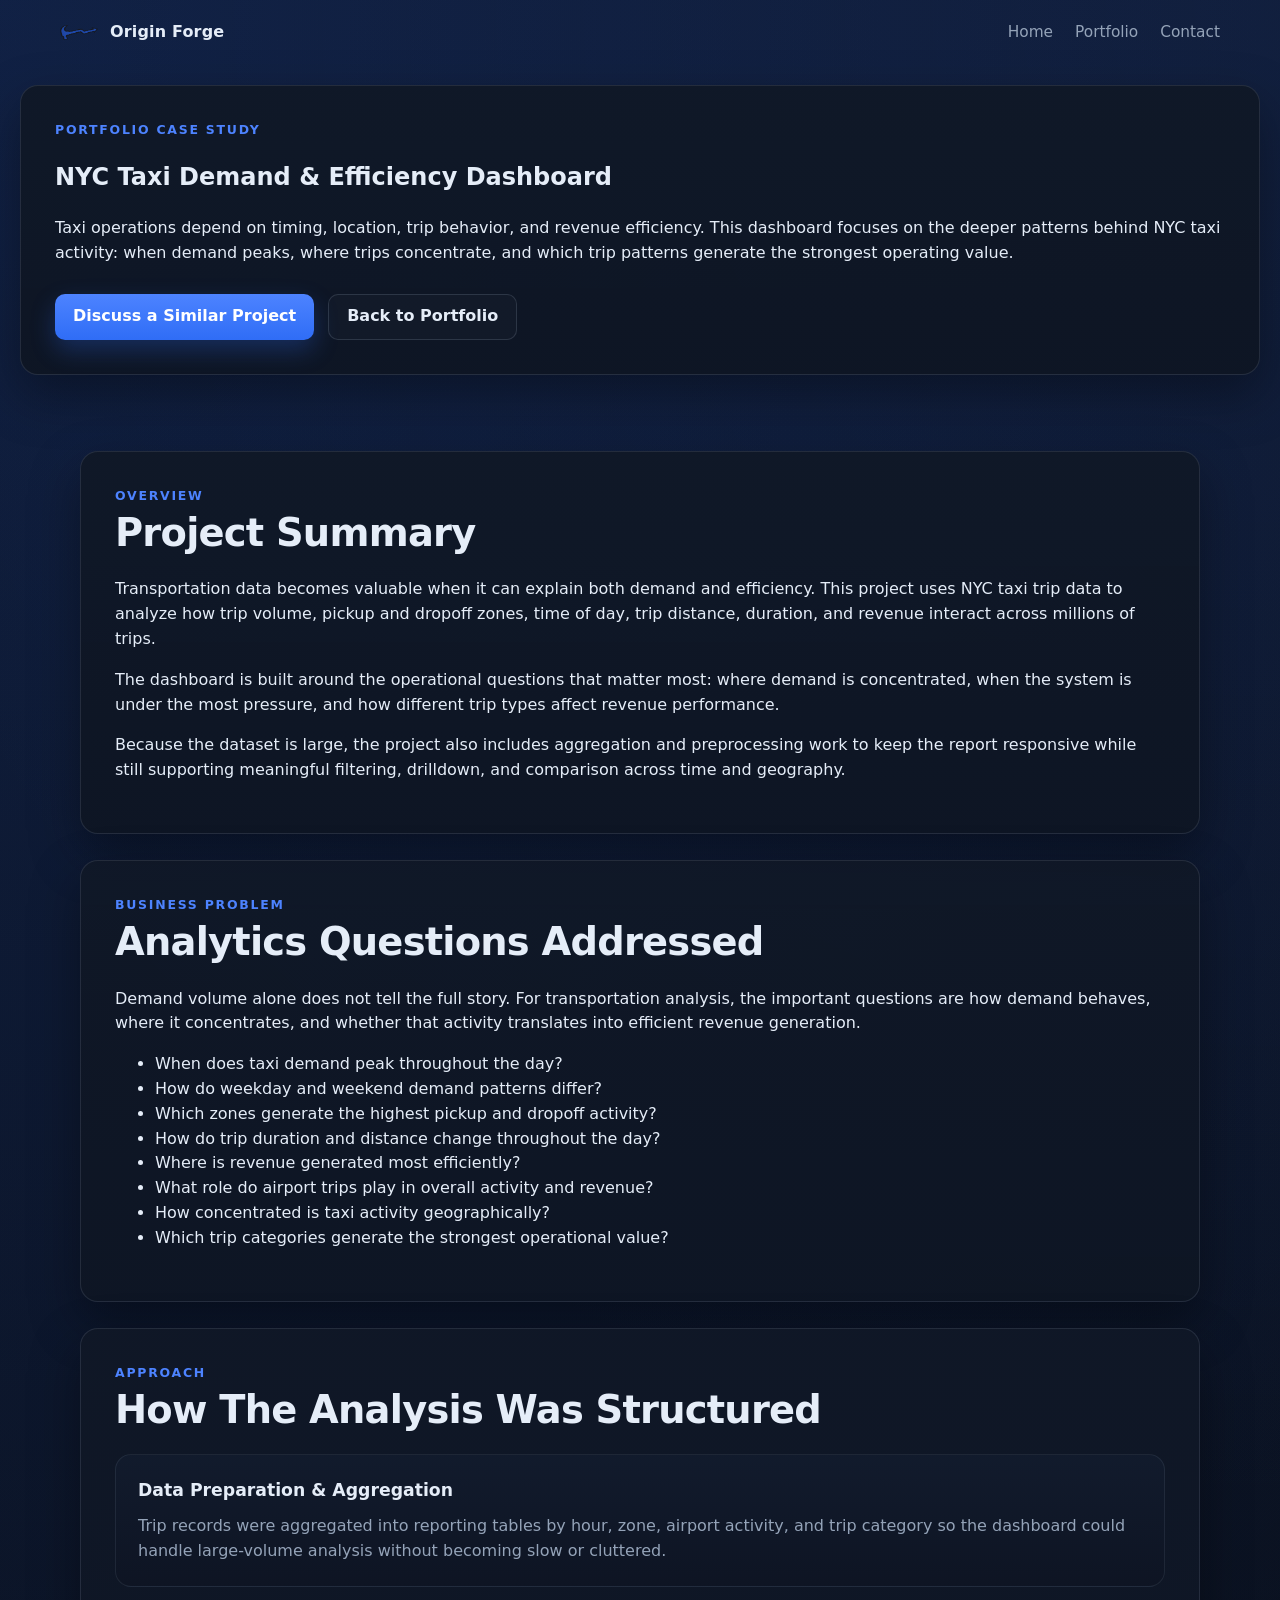
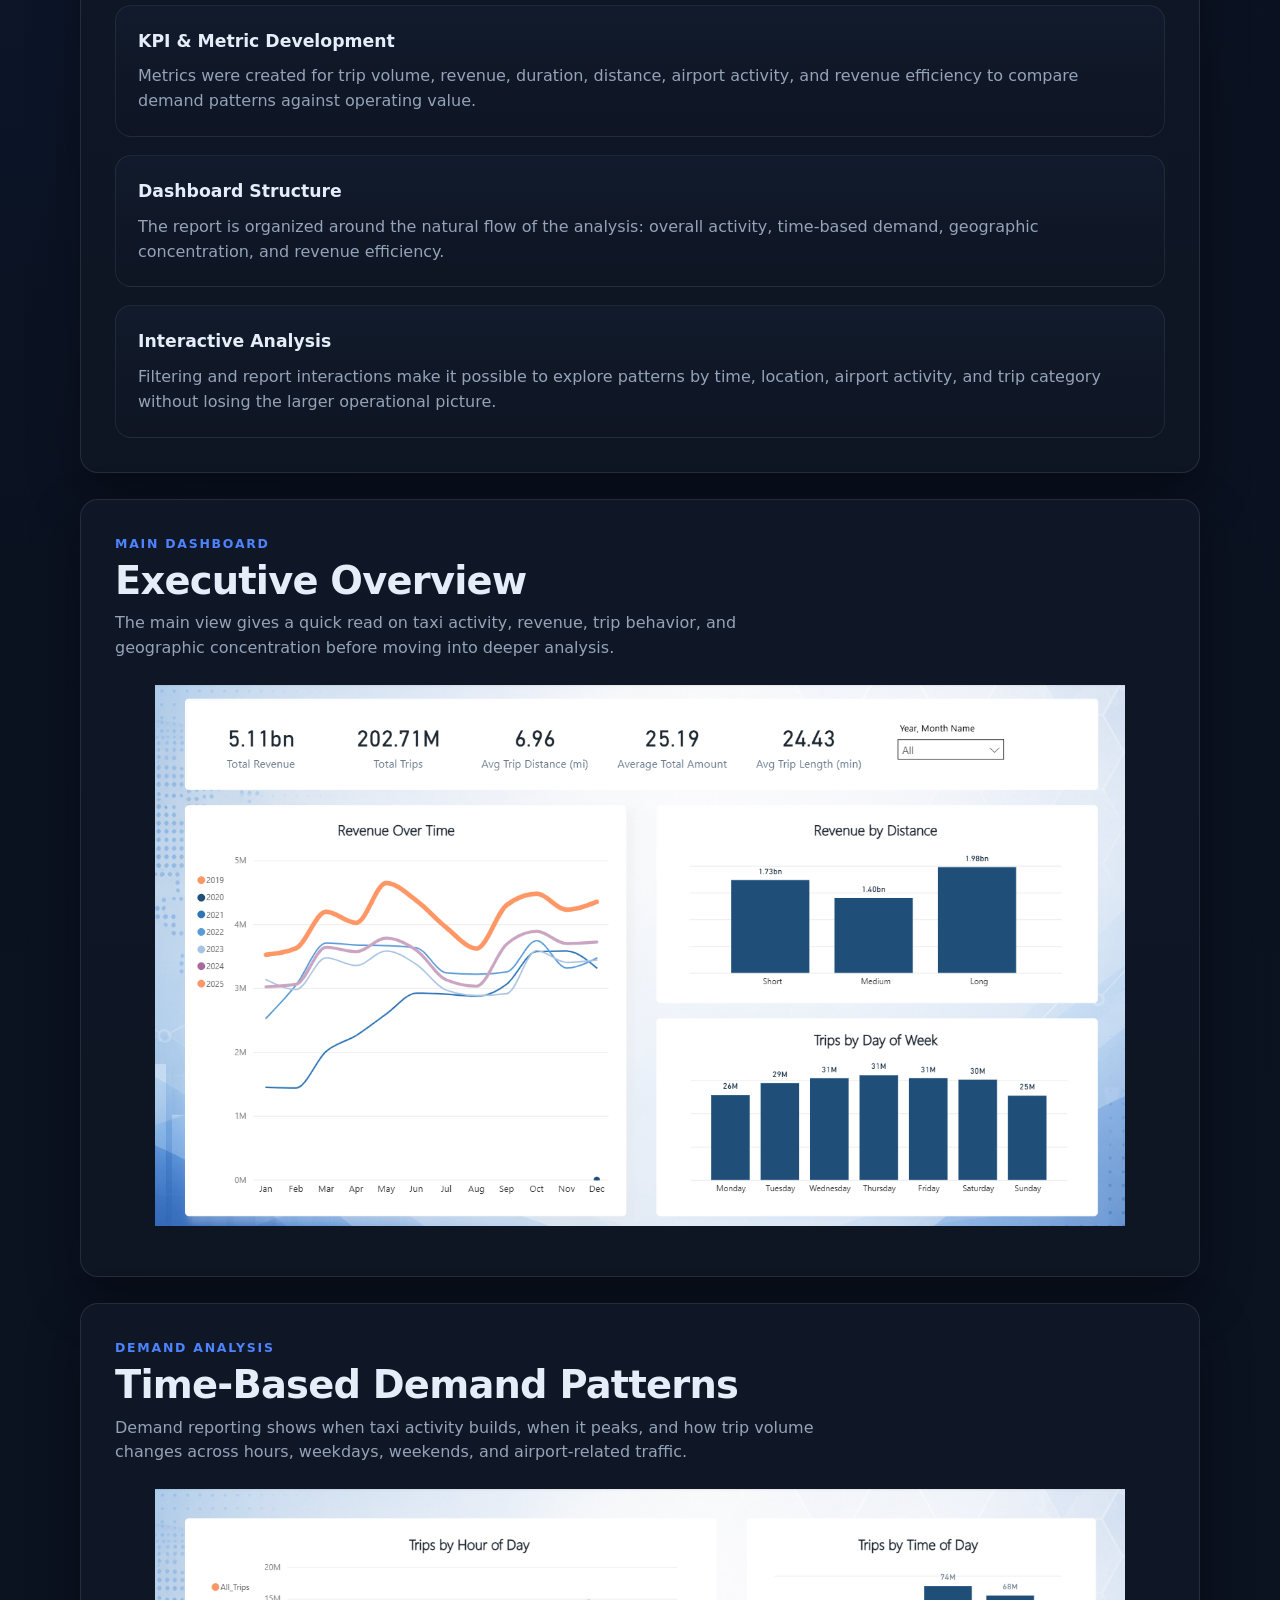
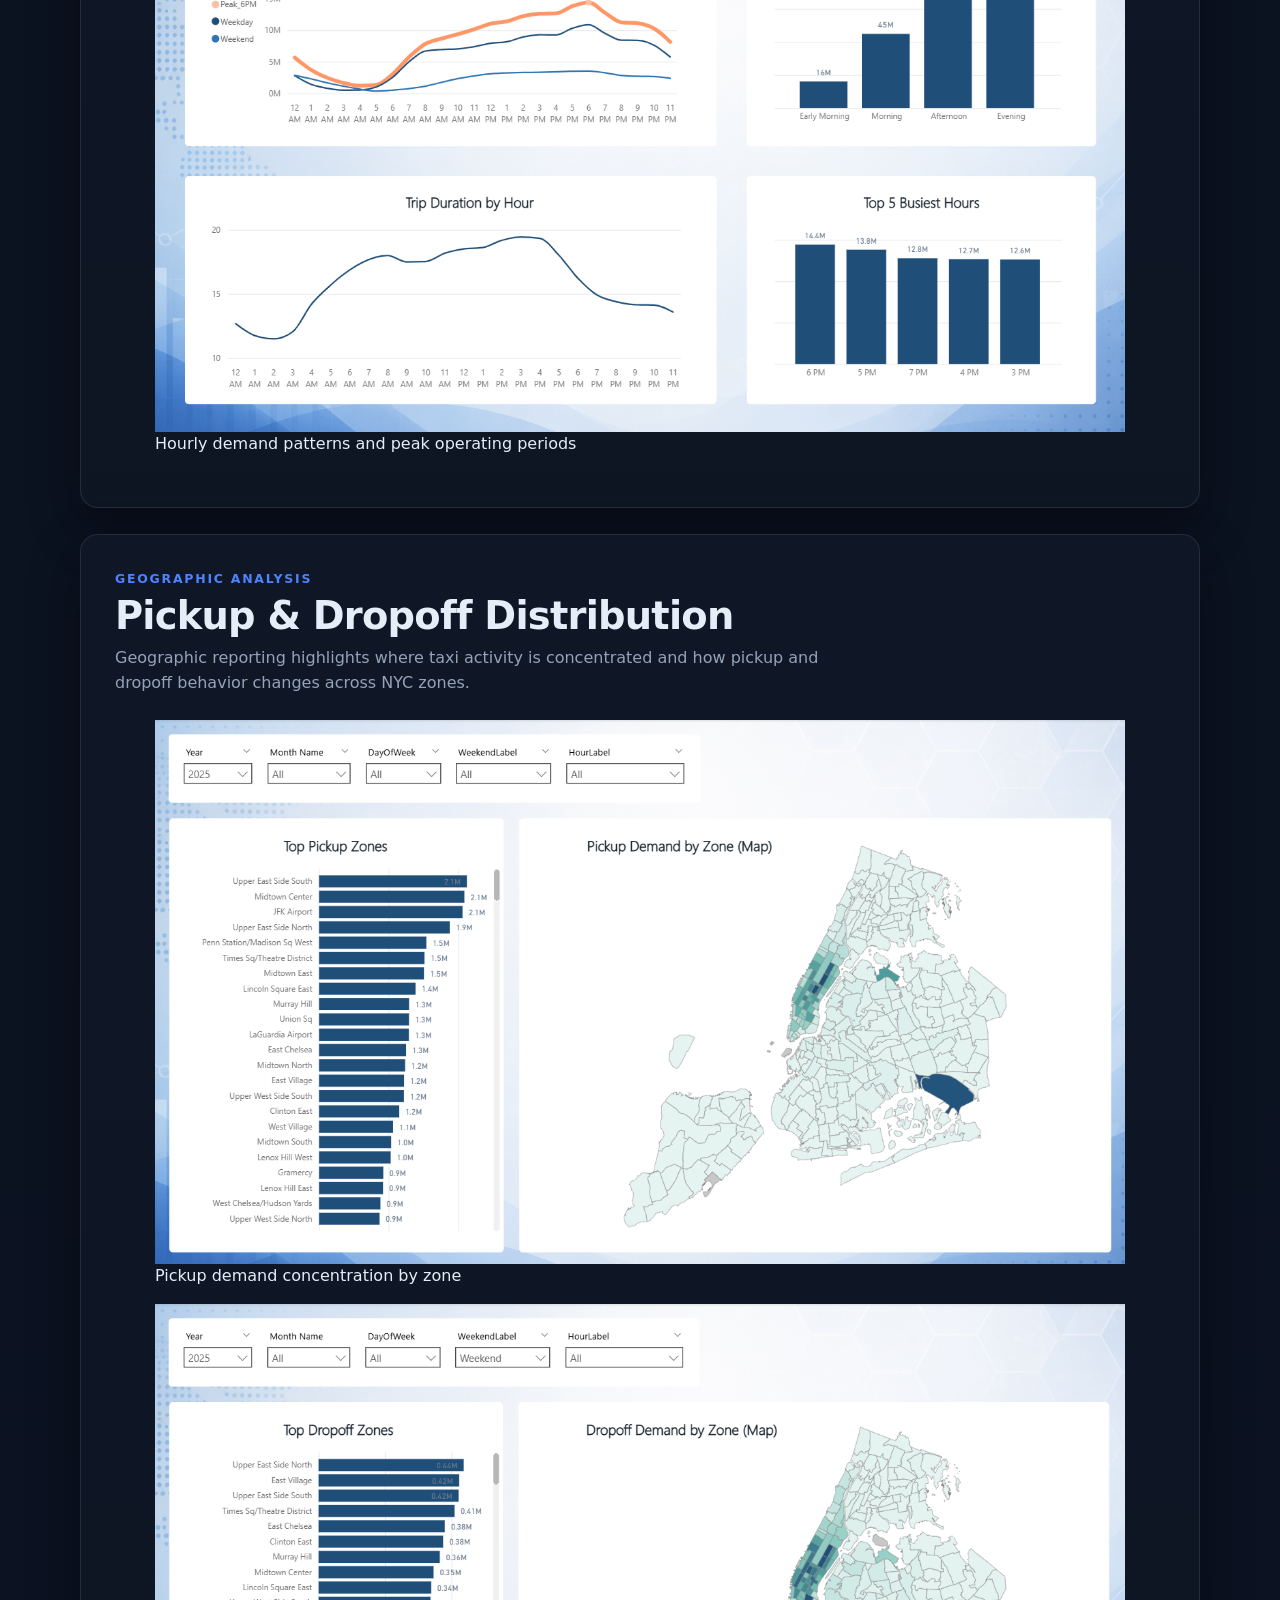
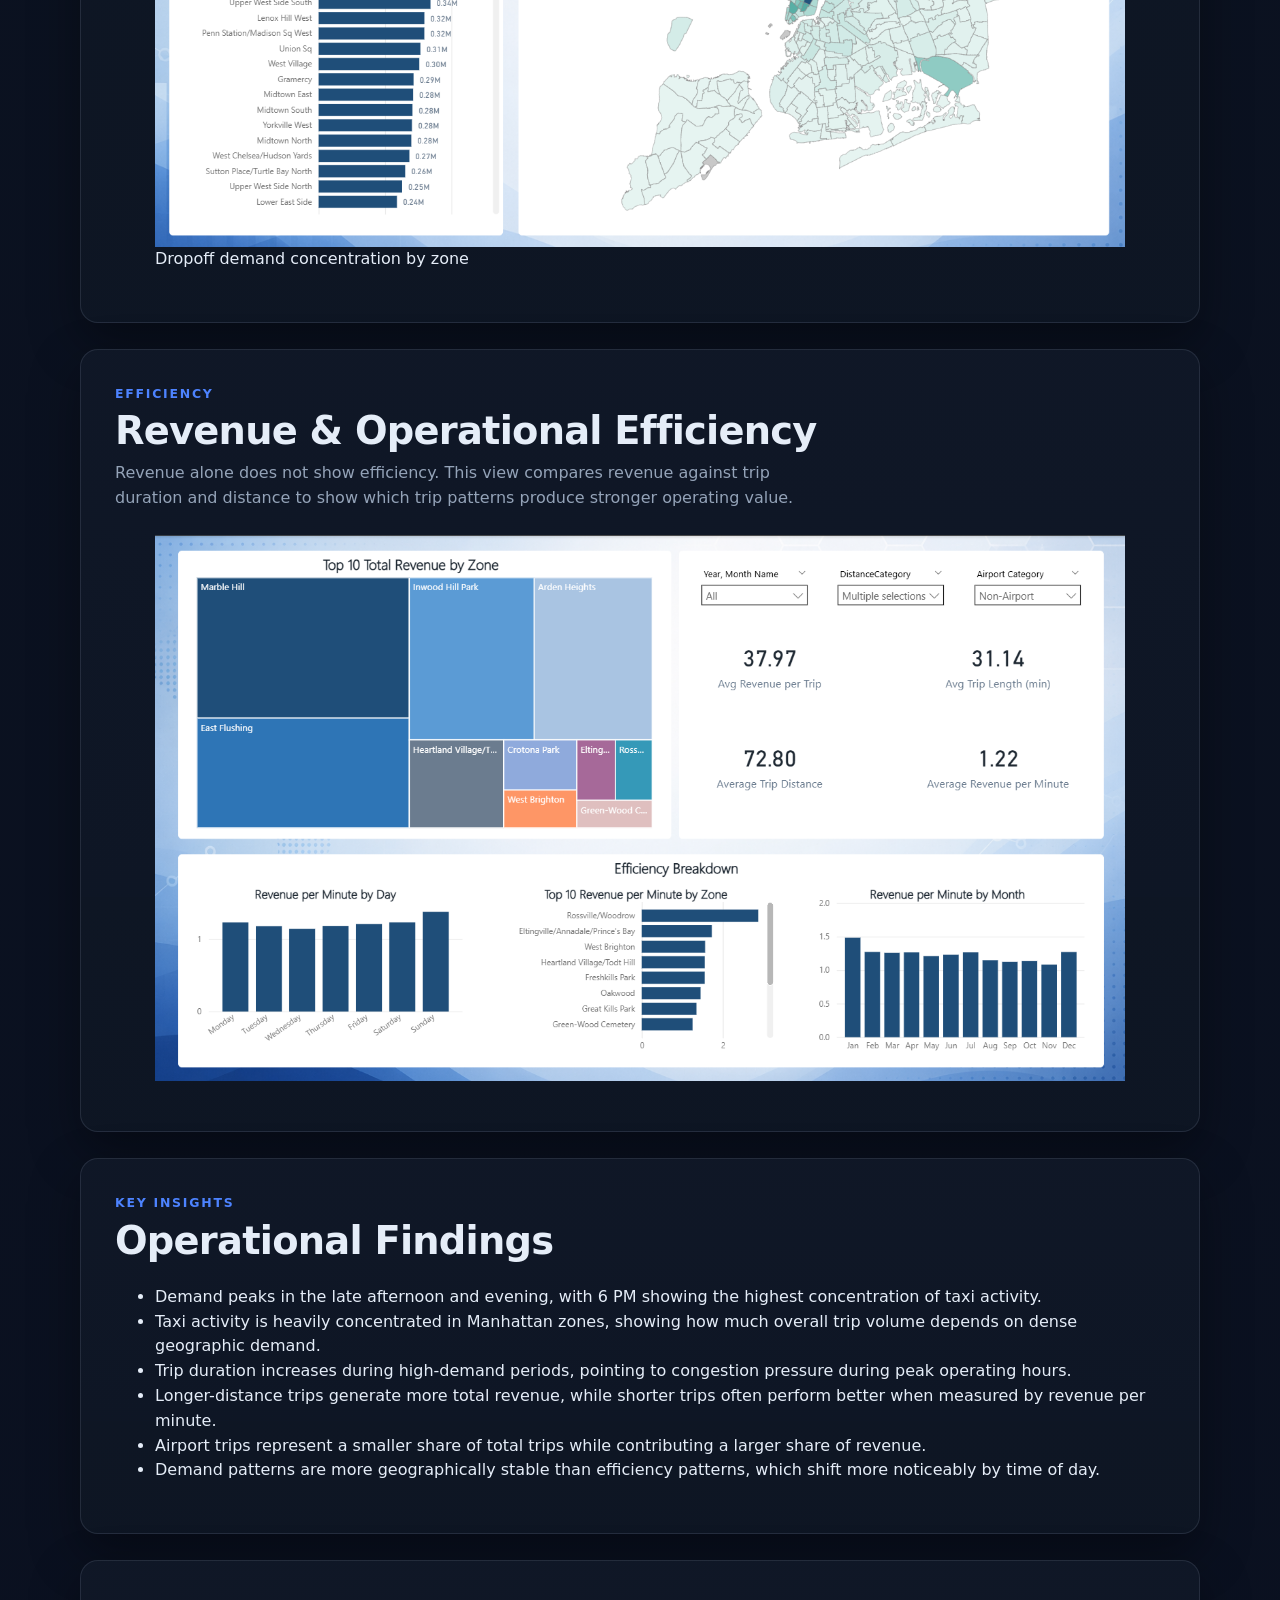
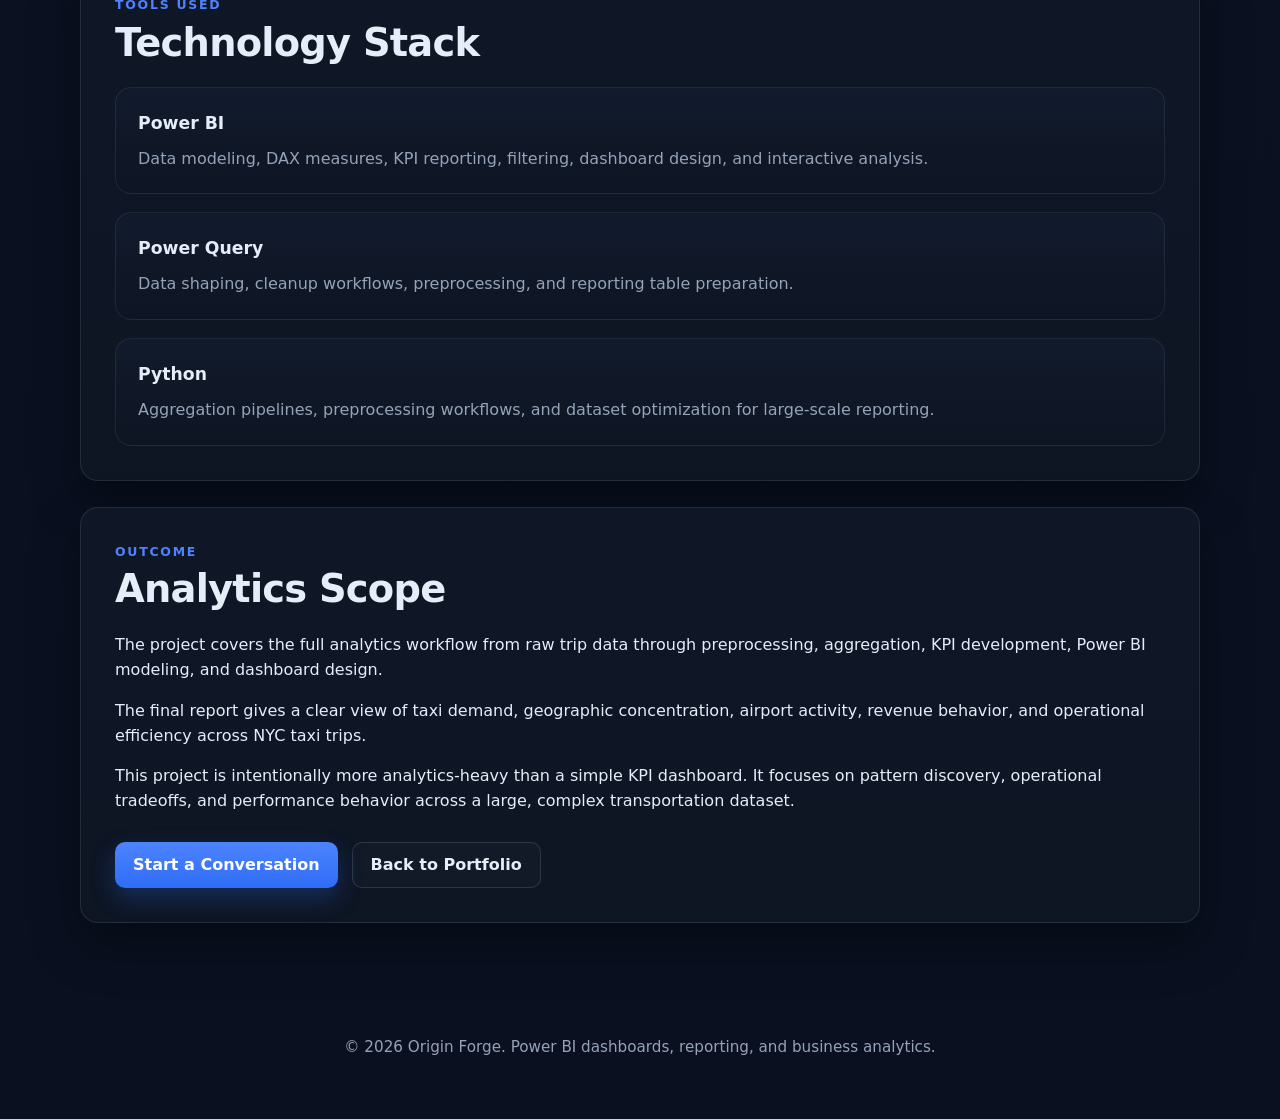
==== projects/new_york_taxi/new-york-taxi.html @ cfdcd572 "UpdatedWebsite" ====
<!doctype html>
<html lang="en">
<head>
  <meta charset="utf-8" />
  <meta name="viewport" content="width=device-width, initial-scale=1" />

  <title>NYC Taxi Demand & Efficiency Dashboard | Origin Forge</title>

  <meta
    name="description"
    content="Power BI analytics case study focused on NYC taxi demand, geographic activity, revenue efficiency, and operational performance."
  />

  <link rel="stylesheet" href="../../css/index.css" />
</head>

<body>
  <header class="site-header project-header">
    <nav class="topbar">
      <div class="brand-mini">
        <img src="../../images/BlueHammerAloneTransparent4000X.png" class="brand-mini-logo" alt="Origin Forge symbol" />
        <span>Origin Forge</span>
      </div>

      <div class="topbar-links">
        <a href="../../index.html">Home</a>
        <a href="../../index.html#portfolio">Portfolio</a>
        <a href="../../index.html#contact">Contact</a>
      </div>
    </nav>

    <section class="project-hero panel">
      <div class="project-hero-copy">
        <p class="section-kicker">Portfolio Case Study</p>

        <h1>NYC Taxi Demand &amp; Efficiency Dashboard</h1>

        <p class="project-intro">
          Taxi operations depend on timing, location, trip behavior, and revenue efficiency.
          This dashboard focuses on the deeper patterns behind NYC taxi activity: when demand
          peaks, where trips concentrate, and which trip patterns generate the strongest operating value.
        </p>

        <div class="hero-actions">
          <a class="btn btn-primary" href="../../index.html#contact">Discuss a Similar Project</a>
          <a class="btn btn-secondary" href="../../index.html#portfolio">Back to Portfolio</a>
        </div>
      </div>
    </section>
  </header>

  <main class="project-main">

    <!-- OVERVIEW -->
    <section class="panel">
      <div class="section-heading">
        <p class="section-kicker">Overview</p>
        <h2>Project Summary</h2>
      </div>

      <div class="project-copy">
        <p>
          Transportation data becomes valuable when it can explain both demand and efficiency.
          This project uses NYC taxi trip data to analyze how trip volume, pickup and dropoff
          zones, time of day, trip distance, duration, and revenue interact across millions of trips.
        </p>

        <p>
          The dashboard is built around the operational questions that matter most:
          where demand is concentrated, when the system is under the most pressure,
          and how different trip types affect revenue performance.
        </p>

        <p>
          Because the dataset is large, the project also includes aggregation and preprocessing
          work to keep the report responsive while still supporting meaningful filtering,
          drilldown, and comparison across time and geography.
        </p>
      </div>
    </section>

    <!-- BUSINESS QUESTIONS -->
    <section class="panel">
      <div class="section-heading">
        <p class="section-kicker">Business Problem</p>
        <h2>Analytics Questions Addressed</h2>
      </div>

      <div class="project-copy">
        <p>
          Demand volume alone does not tell the full story. For transportation analysis,
          the important questions are how demand behaves, where it concentrates,
          and whether that activity translates into efficient revenue generation.
        </p>

        <ul class="project-list">
          <li>When does taxi demand peak throughout the day?</li>
          <li>How do weekday and weekend demand patterns differ?</li>
          <li>Which zones generate the highest pickup and dropoff activity?</li>
          <li>How do trip duration and distance change throughout the day?</li>
          <li>Where is revenue generated most efficiently?</li>
          <li>What role do airport trips play in overall activity and revenue?</li>
          <li>How concentrated is taxi activity geographically?</li>
          <li>Which trip categories generate the strongest operational value?</li>
        </ul>
      </div>
    </section>

    <!-- APPROACH -->
    <section class="panel">
      <div class="section-heading">
        <p class="section-kicker">Approach</p>
        <h2>How The Analysis Was Structured</h2>
      </div>

      <div class="card-grid project-method-grid">

        <article class="info-card">
          <h3>Data Preparation &amp; Aggregation</h3>
          <p>
            Trip records were aggregated into reporting tables by hour, zone,
            airport activity, and trip category so the dashboard could handle
            large-volume analysis without becoming slow or cluttered.
          </p>
        </article>

        <article class="info-card">
          <h3>KPI &amp; Metric Development</h3>
          <p>
            Metrics were created for trip volume, revenue, duration, distance,
            airport activity, and revenue efficiency to compare demand patterns
            against operating value.
          </p>
        </article>

        <article class="info-card">
          <h3>Dashboard Structure</h3>
          <p>
            The report is organized around the natural flow of the analysis:
            overall activity, time-based demand, geographic concentration,
            and revenue efficiency.
          </p>
        </article>

        <article class="info-card">
          <h3>Interactive Analysis</h3>
          <p>
            Filtering and report interactions make it possible to explore patterns
            by time, location, airport activity, and trip category without losing
            the larger operational picture.
          </p>
        </article>

      </div>
    </section>

    <!-- MAIN DASHBOARD -->
    <section class="panel">
      <div class="section-heading">
        <p class="section-kicker">Main Dashboard</p>
        <h2>Executive Overview</h2>

        <p class="section-intro">
          The main view gives a quick read on taxi activity, revenue, trip behavior,
          and geographic concentration before moving into deeper analysis.
        </p>
      </div>

      <figure class="project-figure project-figure-main">
        <img src="./images/summary.png" alt="Taxi dashboard summary page" />
      </figure>
    </section>

    <!-- DEMAND -->
    <section class="panel">
      <div class="section-heading">
        <p class="section-kicker">Demand Analysis</p>
        <h2>Time-Based Demand Patterns</h2>

        <p class="section-intro">
          Demand reporting shows when taxi activity builds, when it peaks,
          and how trip volume changes across hours, weekdays, weekends,
          and airport-related traffic.
        </p>
      </div>

      <div class="project-image-grid">
        <figure class="project-figure">
          <img src="./images/demand.png" alt="Hourly taxi demand dashboard view" />
          <figcaption>Hourly demand patterns and peak operating periods</figcaption>
        </figure>
      </div>
    </section>

    <!-- GEOGRAPHY -->
    <section class="panel">
      <div class="section-heading">
        <p class="section-kicker">Geographic Analysis</p>
        <h2>Pickup &amp; Dropoff Distribution</h2>

        <p class="section-intro">
          Geographic reporting highlights where taxi activity is concentrated
          and how pickup and dropoff behavior changes across NYC zones.
        </p>
      </div>

      <div class="project-image-grid">
        <figure class="project-figure">
          <img src="./images/geographic_demand_pickup.png" alt="Pickup demand by taxi zone" />
          <figcaption>Pickup demand concentration by zone</figcaption>
        </figure>

        <figure class="project-figure">
          <img src="./images/geographic_demand_dropoff.png" alt="Dropoff demand by taxi zone" />
          <figcaption>Dropoff demand concentration by zone</figcaption>
        </figure>
      </div>
    </section>

    <!-- EFFICIENCY -->
    <section class="panel">
      <div class="section-heading">
        <p class="section-kicker">Efficiency</p>
        <h2>Revenue &amp; Operational Efficiency</h2>

        <p class="section-intro">
          Revenue alone does not show efficiency. This view compares revenue
          against trip duration and distance to show which trip patterns produce
          stronger operating value.
        </p>
      </div>

      <figure class="project-figure">
        <img src="./images/economics_efficiency.png" alt="Taxi revenue and operational efficiency dashboard view" />
      </figure>
    </section>

    <!-- KEY INSIGHTS -->
    <section class="panel">
      <div class="section-heading">
        <p class="section-kicker">Key Insights</p>
        <h2>Operational Findings</h2>
      </div>

      <div class="project-copy">
        <ul class="project-list">
          <li>
            Demand peaks in the late afternoon and evening, with 6 PM showing
            the highest concentration of taxi activity.
          </li>

          <li>
            Taxi activity is heavily concentrated in Manhattan zones, showing how much
            overall trip volume depends on dense geographic demand.
          </li>

          <li>
            Trip duration increases during high-demand periods, pointing to congestion
            pressure during peak operating hours.
          </li>

          <li>
            Longer-distance trips generate more total revenue, while shorter trips often
            perform better when measured by revenue per minute.
          </li>

          <li>
            Airport trips represent a smaller share of total trips while contributing
            a larger share of revenue.
          </li>

          <li>
            Demand patterns are more geographically stable than efficiency patterns,
            which shift more noticeably by time of day.
          </li>
        </ul>
      </div>
    </section>

    <!-- TOOLS -->
    <section class="panel">
      <div class="section-heading">
        <p class="section-kicker">Tools Used</p>
        <h2>Technology Stack</h2>
      </div>

      <div class="card-grid project-tools-grid">

        <article class="info-card">
          <h3>Power BI</h3>
          <p>
            Data modeling, DAX measures, KPI reporting, filtering,
            dashboard design, and interactive analysis.
          </p>
        </article>

        <article class="info-card">
          <h3>Power Query</h3>
          <p>
            Data shaping, cleanup workflows, preprocessing,
            and reporting table preparation.
          </p>
        </article>

        <article class="info-card">
          <h3>Python</h3>
          <p>
            Aggregation pipelines, preprocessing workflows,
            and dataset optimization for large-scale reporting.
          </p>
        </article>

      </div>
    </section>

    <!-- OUTCOME -->
    <section class="panel">
      <div class="section-heading">
        <p class="section-kicker">Outcome</p>
        <h2>Analytics Scope</h2>
      </div>

      <div class="project-copy">
        <p>
          The project covers the full analytics workflow from raw trip data through
          preprocessing, aggregation, KPI development, Power BI modeling, and
          dashboard design.
        </p>

        <p>
          The final report gives a clear view of taxi demand, geographic concentration,
          airport activity, revenue behavior, and operational efficiency across NYC taxi trips.
        </p>

        <p>
          This project is intentionally more analytics-heavy than a simple KPI dashboard.
          It focuses on pattern discovery, operational tradeoffs, and performance behavior
          across a large, complex transportation dataset.
        </p>
      </div>

      <div class="hero-actions">
        <a class="btn btn-primary" href="../../index.html#contact">Start a Conversation</a>
        <a class="btn btn-secondary" href="../../index.html#portfolio">Back to Portfolio</a>
      </div>
    </section>

  </main>

  <footer class="site-footer">
    <p>
      © <span id="year"></span> Origin Forge.
      Power BI dashboards, reporting, and business analytics.
    </p>
  </footer>

  <script>
    document.getElementById('year').textContent = new Date().getFullYear();
  </script>
</body>
</html>
---- css/index.css ----
:root {
  --bg: #0b1220;
  --bg-soft: #111a2e;
  --panel: #101827;
  --panel-2: #0f172a;
  --text: #e5edf8;
  --muted: #94a3b8;
  --line: rgba(148, 163, 184, 0.16);
  --blue: #2f6df6;
  --blue-2: #4d83ff;
  --shadow: 0 20px 50px rgba(0, 0, 0, 0.35);
  --radius: 18px;
  --max: 1160px;
}

* {
  box-sizing: border-box;
}

html {
  scroll-behavior: smooth;
}

body {
  margin: 0;
  font-family: Inter, system-ui, -apple-system, Segoe UI, Roboto, sans-serif;
  color: var(--text);
  background:
    radial-gradient(circle at top left, rgba(47, 109, 246, 0.16), transparent 28%),
    radial-gradient(circle at top right, rgba(77, 131, 255, 0.08), transparent 20%),
    linear-gradient(180deg, #0a1120 0%, #0b1220 50%, #0a1020 100%);
  line-height: 1.55;
}

img {
  max-width: 100%;
  display: block;
}

a {
  color: inherit;
  text-decoration: none;
}

.site-header {
  padding: 20px 20px 50px;
}

.topbar {
  max-width: var(--max);
  margin: 0 auto 40px;
  display: flex;
  align-items: center;
  justify-content: space-between;
  gap: 20px;
}

.brand-mini {
  display: flex;
  align-items: center;
  gap: 12px;
  font-weight: 700;
  letter-spacing: 0.01em;
}

.brand-mini-logo {
  width: 38px;
  height: auto;
}

.topbar-links {
  display: flex;
  gap: 22px;
}

.topbar-links a {
  color: var(--muted);
  font-size: 0.96rem;
  transition: color 0.2s ease;
}

.topbar-links a:hover {
  color: var(--text);
}

.hero {
  max-width: var(--max);
  margin: 0 auto;
  display: grid;
  grid-template-columns: 1.1fr 0.9fr;
  align-items: center;
  gap: 40px;
  min-height: 72vh;
}

.eyebrow {
  margin: 0 0 14px;
  text-transform: uppercase;
  letter-spacing: 0.14em;
  font-size: 0.78rem;
  color: var(--blue-2);
  font-weight: 700;
}

.hero h1 {
  margin: 0 0 18px;
  font-size: clamp(2.4rem, 6vw, 4.6rem);
  line-height: 0.98;
  letter-spacing: -0.03em;
  max-width: 11ch;
}

.hero-text {
  margin: 0;
  max-width: 58ch;
  color: var(--muted);
  font-size: 1.08rem;
}

.hero-actions {
  display: flex;
  flex-wrap: wrap;
  gap: 14px;
  margin-top: 28px;
}

.hero-brand {
  display: flex;
  justify-content: center;
  align-items: center;
}

.hero-logo {
  width: min(100%, 560px);
  filter: drop-shadow(0 18px 38px rgba(0, 0, 0, 0.35));
}

main {
  max-width: var(--max);
  margin: 0 auto;
  padding: 0 20px 80px;
}

.panel {
  background: linear-gradient(180deg, rgba(16, 24, 39, 0.96), rgba(14, 22, 36, 0.98));
  border: 1px solid var(--line);
  border-radius: var(--radius);
  padding: 34px;
  margin-top: 26px;
  box-shadow: var(--shadow);
}

.section-heading {
  margin-bottom: 24px;
}

.section-kicker {
  margin: 0 0 8px;
  text-transform: uppercase;
  letter-spacing: 0.14em;
  font-size: 0.78rem;
  color: var(--blue-2);
  font-weight: 700;
}

h2 {
  margin: 0 0 10px;
  font-size: clamp(1.7rem, 3vw, 2.4rem);
  line-height: 1.05;
  letter-spacing: -0.02em;
}

.section-intro {
  margin: 0;
  max-width: 70ch;
  color: var(--muted);
}

.card-grid {
  display: grid;
  gap: 18px;
}

.services-grid {
  grid-template-columns: repeat(2, minmax(0, 1fr));
}

.portfolio-grid {
  grid-template-columns: repeat(3, minmax(0, 1fr));
}

.info-card,
.portfolio-card {
  background: linear-gradient(180deg, rgba(18, 28, 45, 0.92), rgba(14, 21, 35, 0.92));
  border: 1px solid rgba(148, 163, 184, 0.12);
  border-radius: 16px;
  padding: 22px;
  transition: transform 0.18s ease, border-color 0.18s ease, box-shadow 0.18s ease;
}

.info-card:hover,
.portfolio-card:hover {
  transform: translateY(-3px);
  border-color: rgba(77, 131, 255, 0.35);
  box-shadow: 0 14px 30px rgba(0, 0, 0, 0.22);
}

h3 {
  margin: 0 0 10px;
  font-size: 1.08rem;
}

.info-card p,
.portfolio-card p,
.split-copy p {
  margin: 0;
  color: var(--muted);
}

.portfolio-icon-wrap {
  margin-bottom: 14px;
}

.portfolio-icon {
  width: 74px;
  height: auto;
}

.text-link {
  display: inline-block;
  margin-top: 16px;
  color: var(--blue-2);
  font-weight: 600;
}

.text-link:hover {
  text-decoration: underline;
}

.split-panel {
  display: grid;
  grid-template-columns: 1fr 0.8fr;
  gap: 28px;
  align-items: center;
}

.symbol-large {
  width: min(100%, 420px);
  margin-left: auto;
  filter: drop-shadow(0 18px 34px rgba(0, 0, 0, 0.28));
}

.contact-panel {
  text-align: left;
}

.contact-actions {
  display: flex;
  flex-wrap: wrap;
  gap: 14px;
  margin-top: 18px;
}

.btn {
  display: inline-flex;
  align-items: center;
  justify-content: center;
  min-height: 46px;
  padding: 0 18px;
  border-radius: 10px;
  font-weight: 700;
  transition: transform 0.18s ease, opacity 0.18s ease, background 0.18s ease, border-color 0.18s ease;
}

.btn:hover {
  transform: translateY(-1px);
}

.btn-primary {
  background: linear-gradient(180deg, var(--blue-2), var(--blue));
  color: #ffffff;
  box-shadow: 0 10px 24px rgba(47, 109, 246, 0.28);
}

.btn-secondary {
  border: 1px solid rgba(148, 163, 184, 0.2);
  color: var(--text);
  background: rgba(255, 255, 255, 0.02);
}

.site-footer {
  max-width: var(--max);
  margin: 0 auto;
  padding: 18px 20px 44px;
  color: var(--muted);
  text-align: center;
  font-size: 0.95rem;
}

@media (max-width: 980px) {
  .hero,
  .split-panel,
  .portfolio-grid,
  .services-grid {
    grid-template-columns: 1fr;
  }

  .hero {
    min-height: auto;
    gap: 22px;
  }

  .hero h1 {
    max-width: none;
  }

  .hero-brand {
    justify-content: flex-start;
  }

  .hero-logo {
    width: min(100%, 480px);
  }

  .symbol-large {
    margin-left: 0;
  }
}

@media (max-width: 720px) {
  .topbar {
    flex-direction: column;
    align-items: flex-start;
  }

  .topbar-links {
    flex-wrap: wrap;
    gap: 14px;
  }

  .panel {
    padding: 24px;
  }

  .hero h1 {
    font-size: 2.3rem;
  }

  .hero-text,
  .section-intro,
  .info-card p,
  .portfolio-card p,
  .split-copy p {
    font-size: 0.98rem;
  }
}
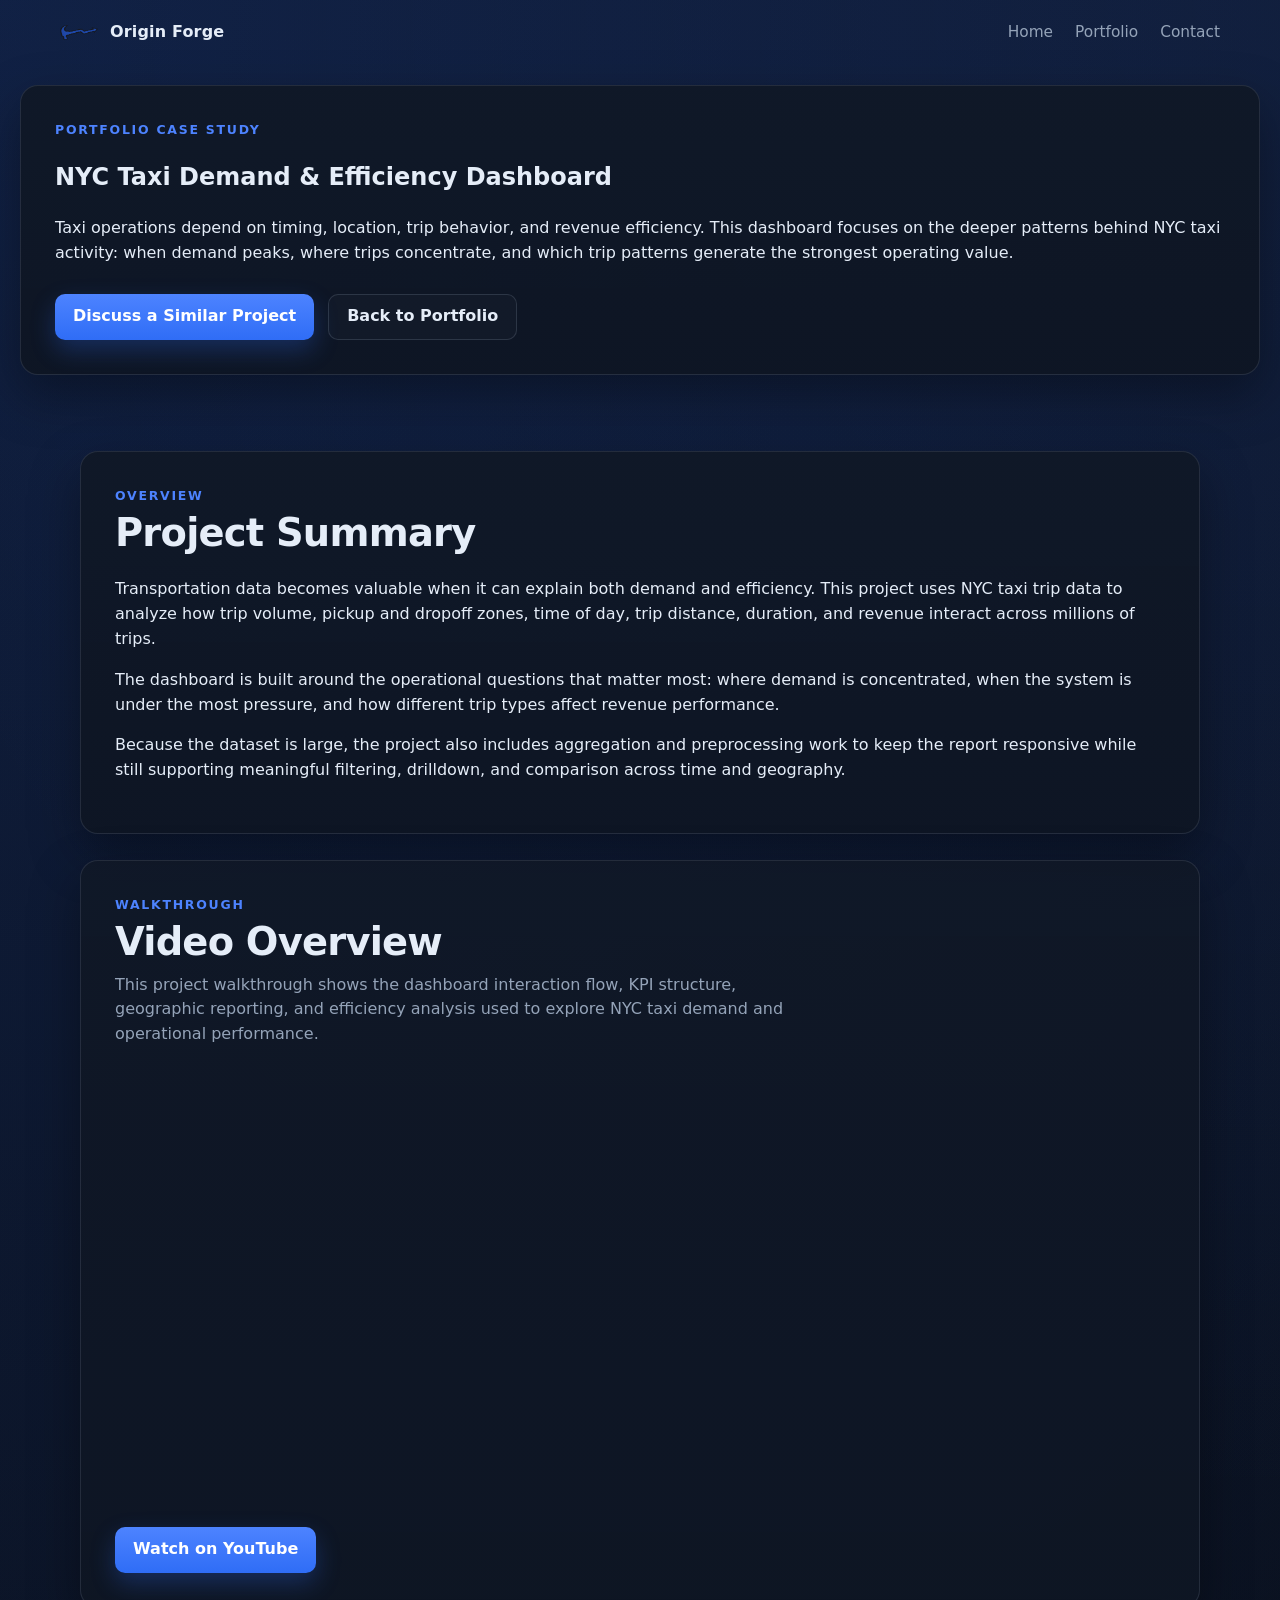
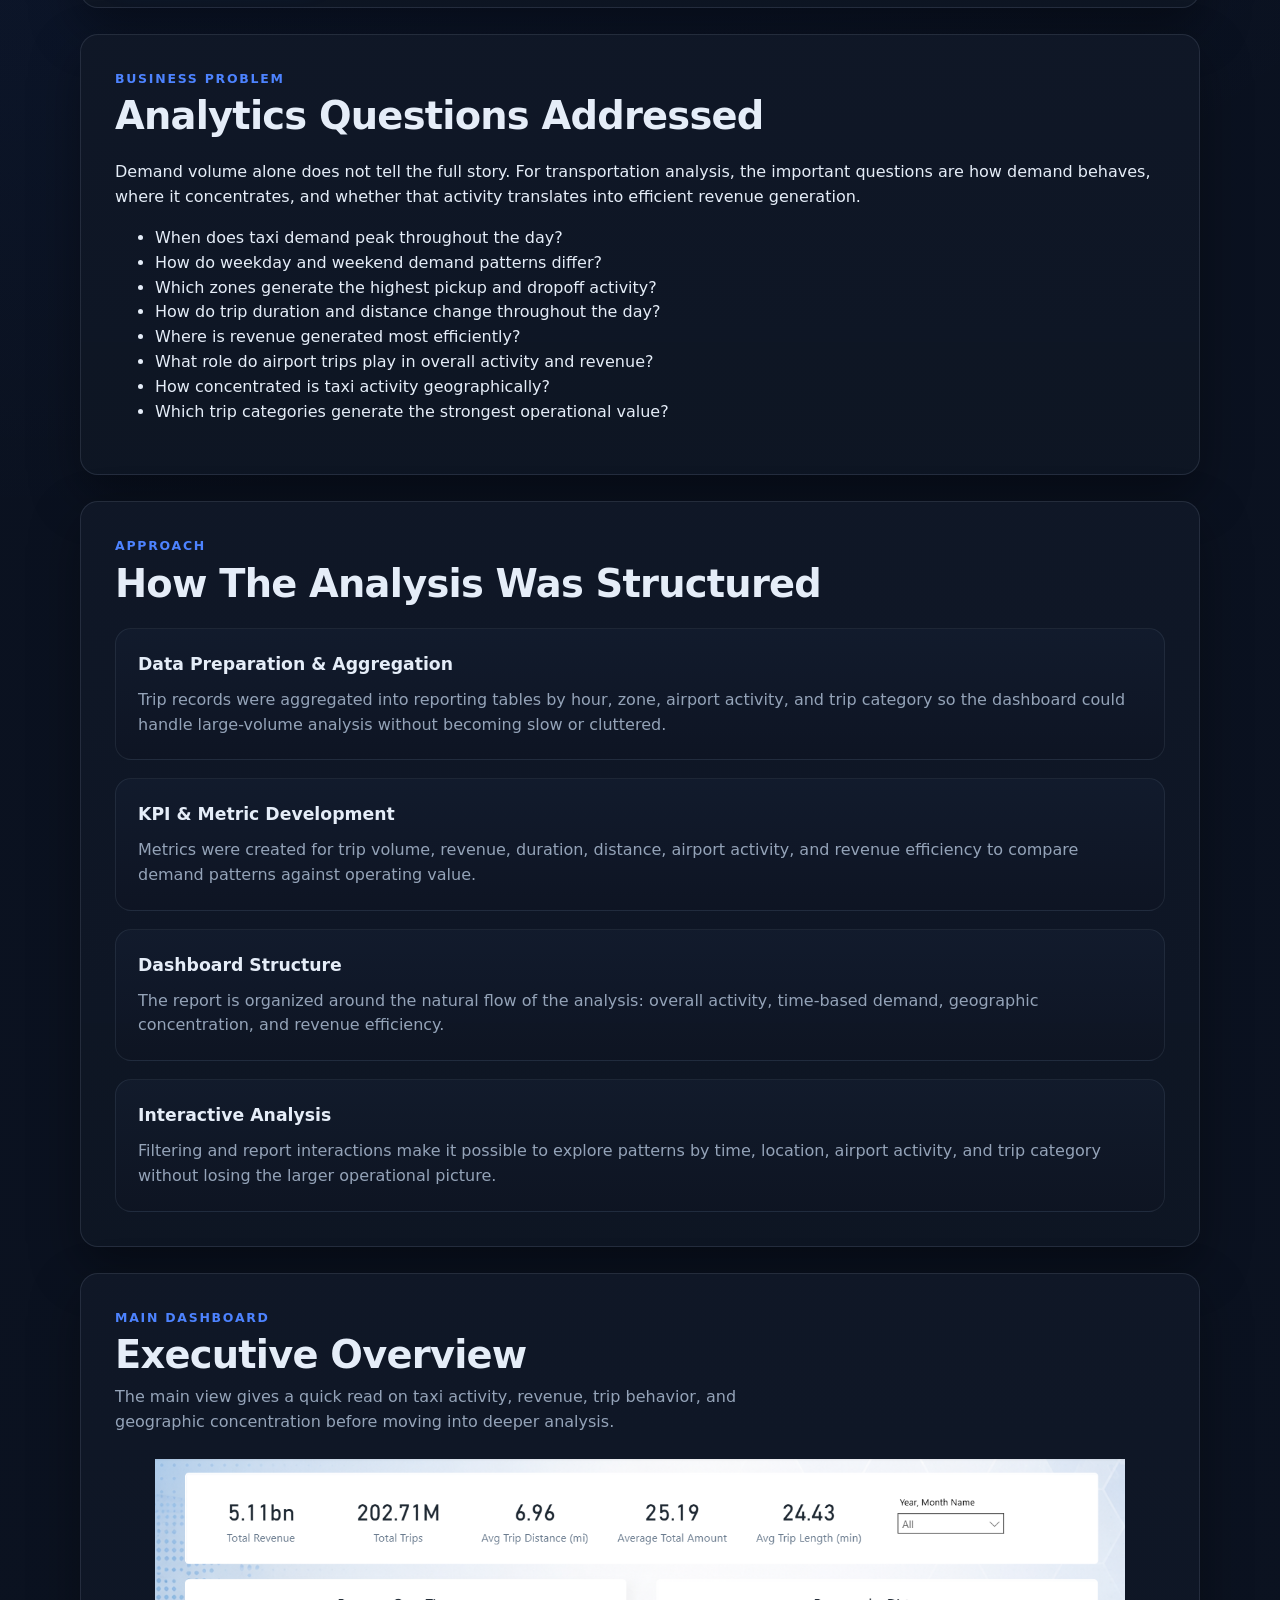
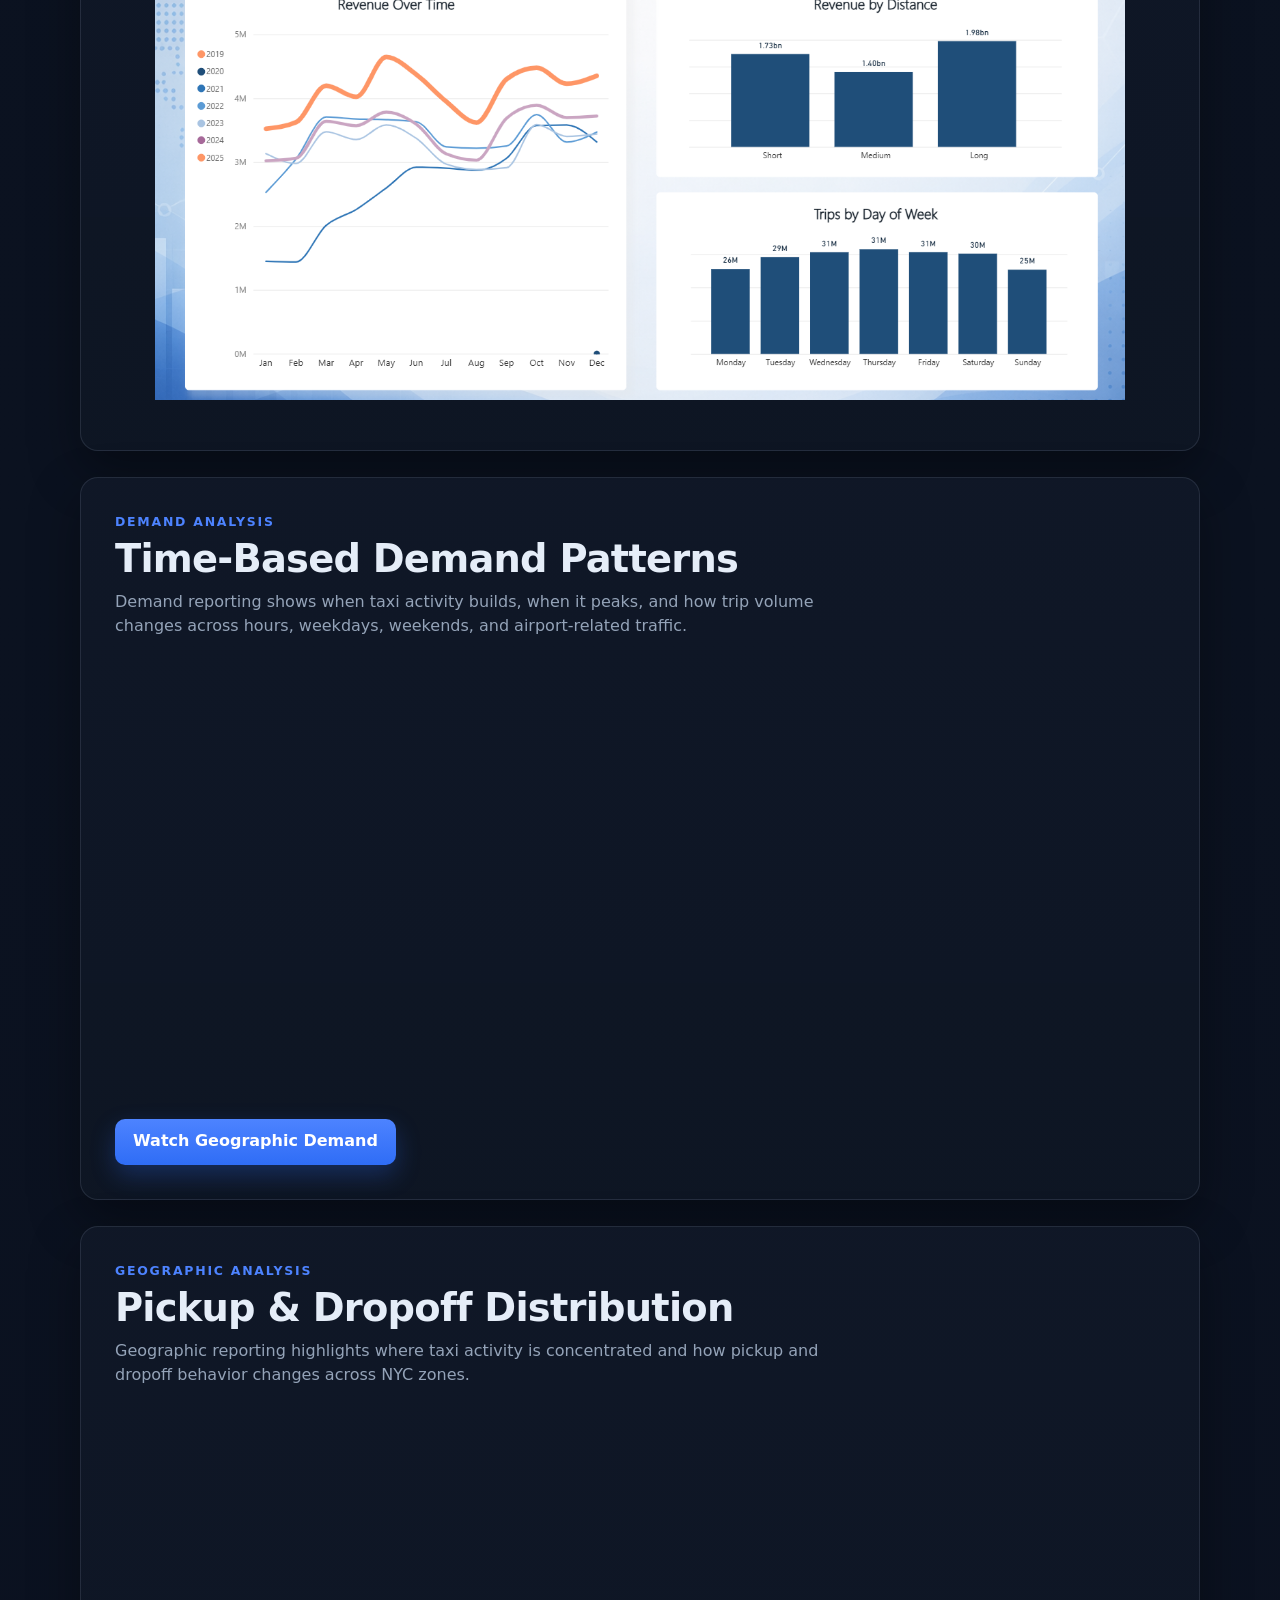
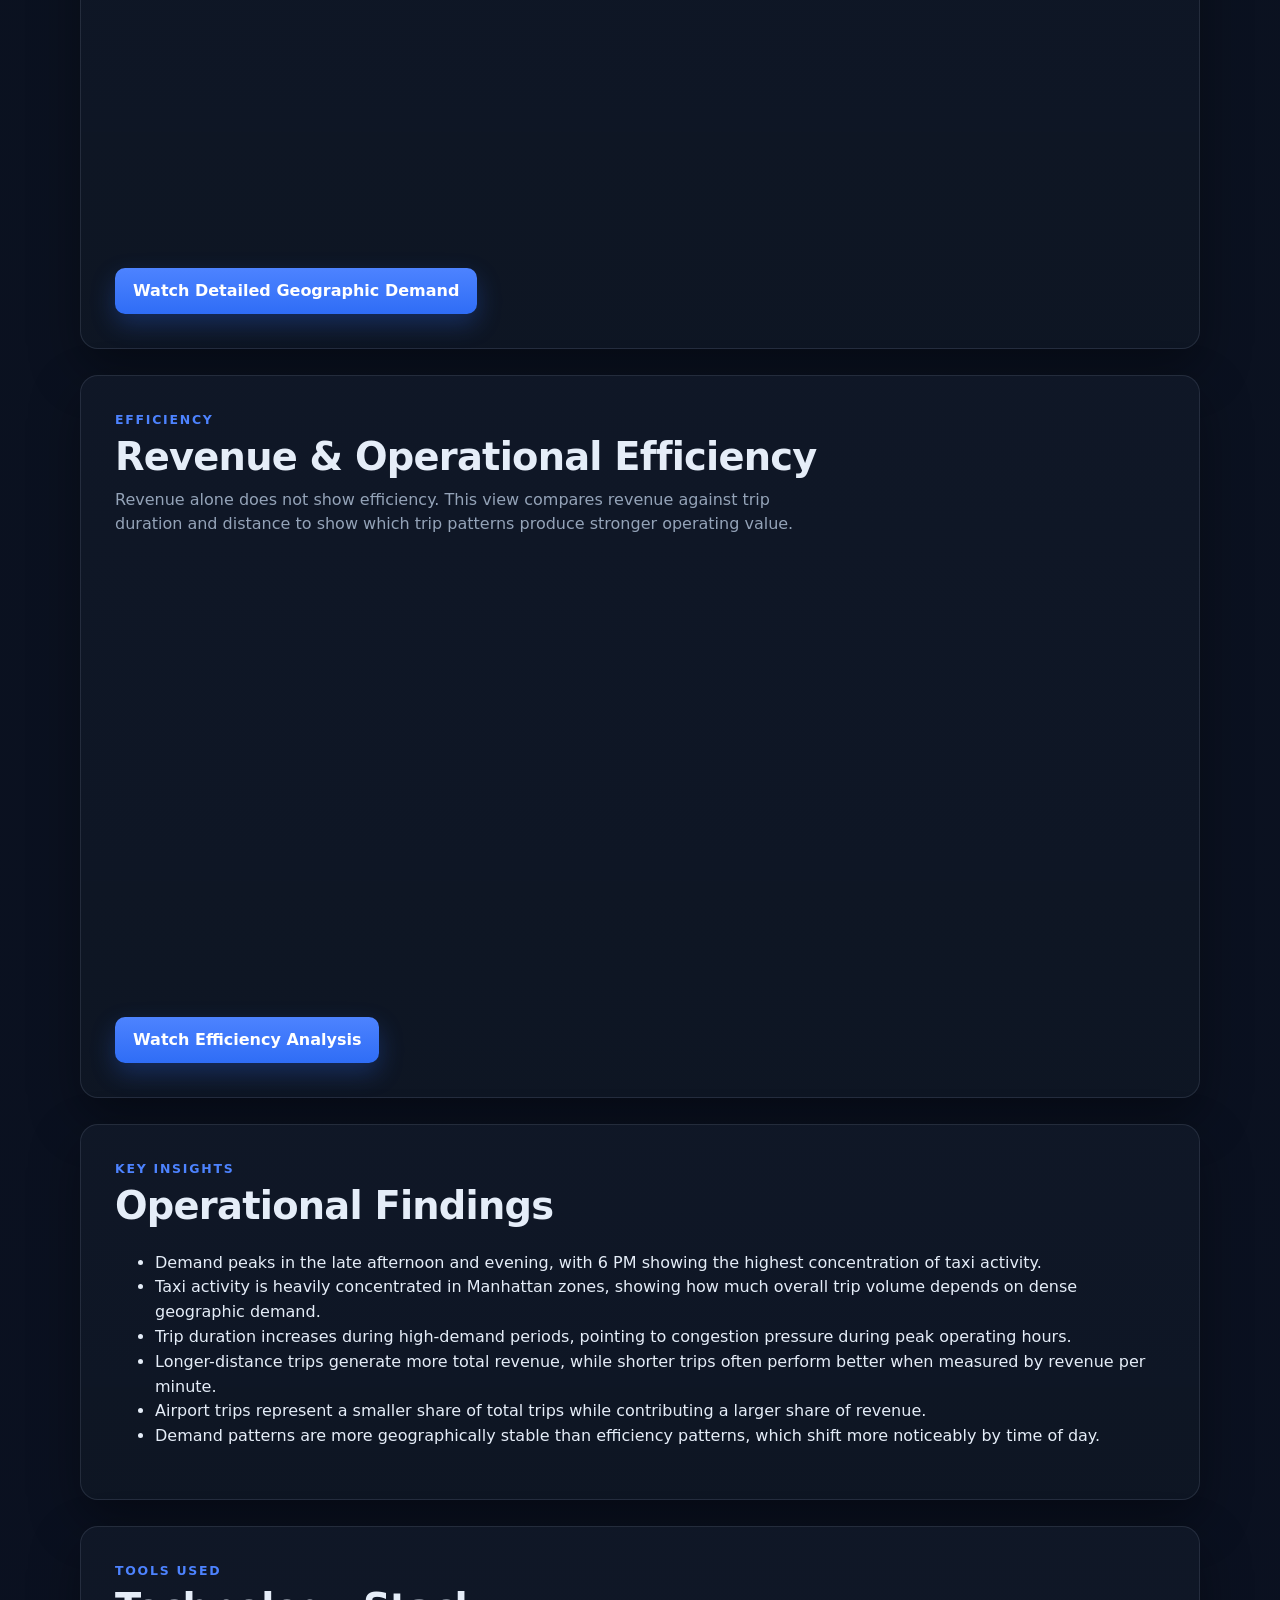
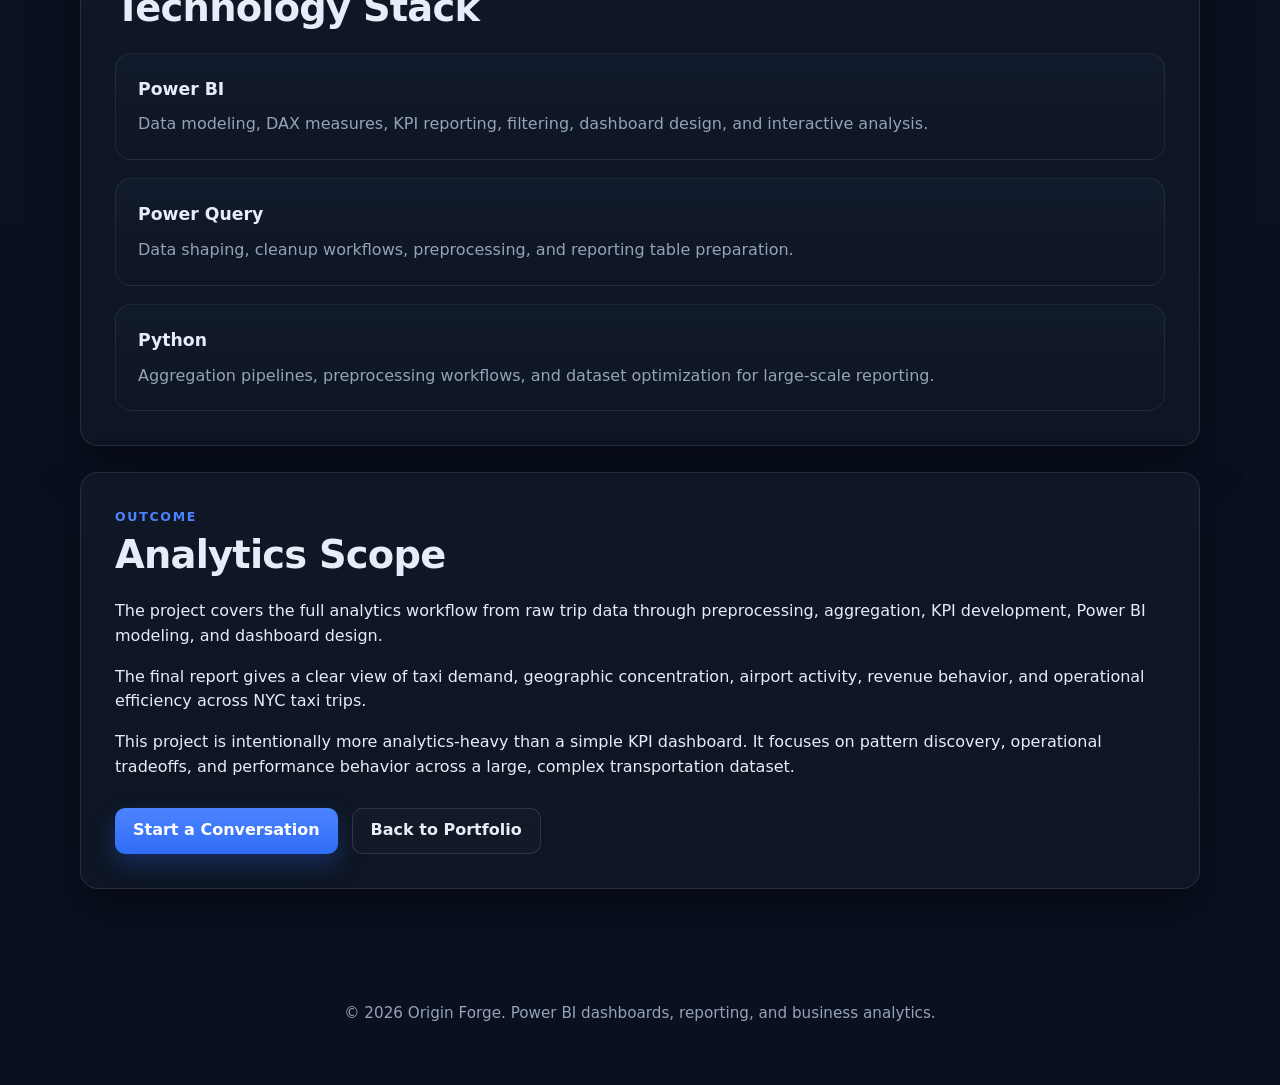
==== commit 2be74c39: "AddedVideoTaxiDataset" ====
--- a/projects/new_york_taxi/new-york-taxi.html
+++ b/projects/new_york_taxi/new-york-taxi.html
@@ -76,6 +76,38 @@
           work to keep the report responsive while still supporting meaningful filtering,
           drilldown, and comparison across time and geography.
         </p>
+      </div>
+    </section>
+
+    <!-- VIDEO -->
+    <section class="panel">
+      <div class="section-heading">
+        <p class="section-kicker">Walkthrough</p>
+        <h2>Video Overview</h2>
+
+        <p class="section-intro">
+          This project walkthrough shows the dashboard interaction flow, KPI structure,
+          geographic reporting, and efficiency analysis used to explore NYC taxi demand
+          and operational performance.
+        </p>
+      </div>
+
+      <div class="video-embed">
+        <iframe
+          width="100%"
+          height="420"
+          src="https://www.youtube.com/embed/TrAF5jr8aW0"
+          title="NYC Taxi Demand and Efficiency Dashboard video walkthrough"
+          frameborder="0"
+          allow="accelerometer; autoplay; clipboard-write; encrypted-media; gyroscope; picture-in-picture; web-share"
+          allowfullscreen>
+        </iframe>
+      </div>
+
+      <div class="hero-actions">
+        <a class="btn btn-primary" href="https://youtu.be/TrAF5jr8aW0" target="_blank" rel="noopener noreferrer">
+          Watch on YouTube
+        </a>
       </div>
     </section>
 
@@ -184,11 +216,22 @@
         </p>
       </div>
 
-      <div class="project-image-grid">
-        <figure class="project-figure">
-          <img src="./images/demand.png" alt="Hourly taxi demand dashboard view" />
-          <figcaption>Hourly demand patterns and peak operating periods</figcaption>
-        </figure>
+      <div class="video-embed">
+        <iframe
+          width="100%"
+          height="420"
+          src="https://www.youtube.com/embed/K5qAgJbJOvc"
+          title="NYC Taxi Geographic Demand Dashboard"
+          frameborder="0"
+          allow="accelerometer; autoplay; clipboard-write; encrypted-media; gyroscope; picture-in-picture; web-share"
+          allowfullscreen>
+        </iframe>
+      </div>
+
+      <div class="hero-actions">
+        <a class="btn btn-primary" href="https://youtu.be/K5qAgJbJOvc" target="_blank" rel="noopener noreferrer">
+          Watch Geographic Demand
+        </a>
       </div>
     </section>
 
@@ -204,16 +247,22 @@
         </p>
       </div>
 
-      <div class="project-image-grid">
-        <figure class="project-figure">
-          <img src="./images/geographic_demand_pickup.png" alt="Pickup demand by taxi zone" />
-          <figcaption>Pickup demand concentration by zone</figcaption>
-        </figure>
-
-        <figure class="project-figure">
-          <img src="./images/geographic_demand_dropoff.png" alt="Dropoff demand by taxi zone" />
-          <figcaption>Dropoff demand concentration by zone</figcaption>
-        </figure>
+      <div class="video-embed">
+        <iframe
+          width="100%"
+          height="420"
+          src="https://www.youtube.com/embed/QkjXwzu4SMQ"
+          title="NYC Taxi Detailed Geographic Demand Analysis"
+          frameborder="0"
+          allow="accelerometer; autoplay; clipboard-write; encrypted-media; gyroscope; picture-in-picture; web-share"
+          allowfullscreen>
+        </iframe>
+      </div>
+
+      <div class="hero-actions">
+        <a class="btn btn-primary" href="https://youtu.be/QkjXwzu4SMQ" target="_blank" rel="noopener noreferrer">
+          Watch Detailed Geographic Demand
+        </a>
       </div>
     </section>
 
@@ -230,9 +279,23 @@
         </p>
       </div>
 
-      <figure class="project-figure">
-        <img src="./images/economics_efficiency.png" alt="Taxi revenue and operational efficiency dashboard view" />
-      </figure>
+      <div class="video-embed">
+        <iframe
+          width="100%"
+          height="420"
+          src="https://www.youtube.com/embed/nU-401E8Zcs"
+          title="NYC Taxi Economic Efficiency Dashboard"
+          frameborder="0"
+          allow="accelerometer; autoplay; clipboard-write; encrypted-media; gyroscope; picture-in-picture; web-share"
+          allowfullscreen>
+        </iframe>
+      </div>
+
+      <div class="hero-actions">
+        <a class="btn btn-primary" href="https://youtu.be/nU-401E8Zcs" target="_blank" rel="noopener noreferrer">
+          Watch Efficiency Analysis
+        </a>
+      </div>
     </section>
 
     <!-- KEY INSIGHTS -->
